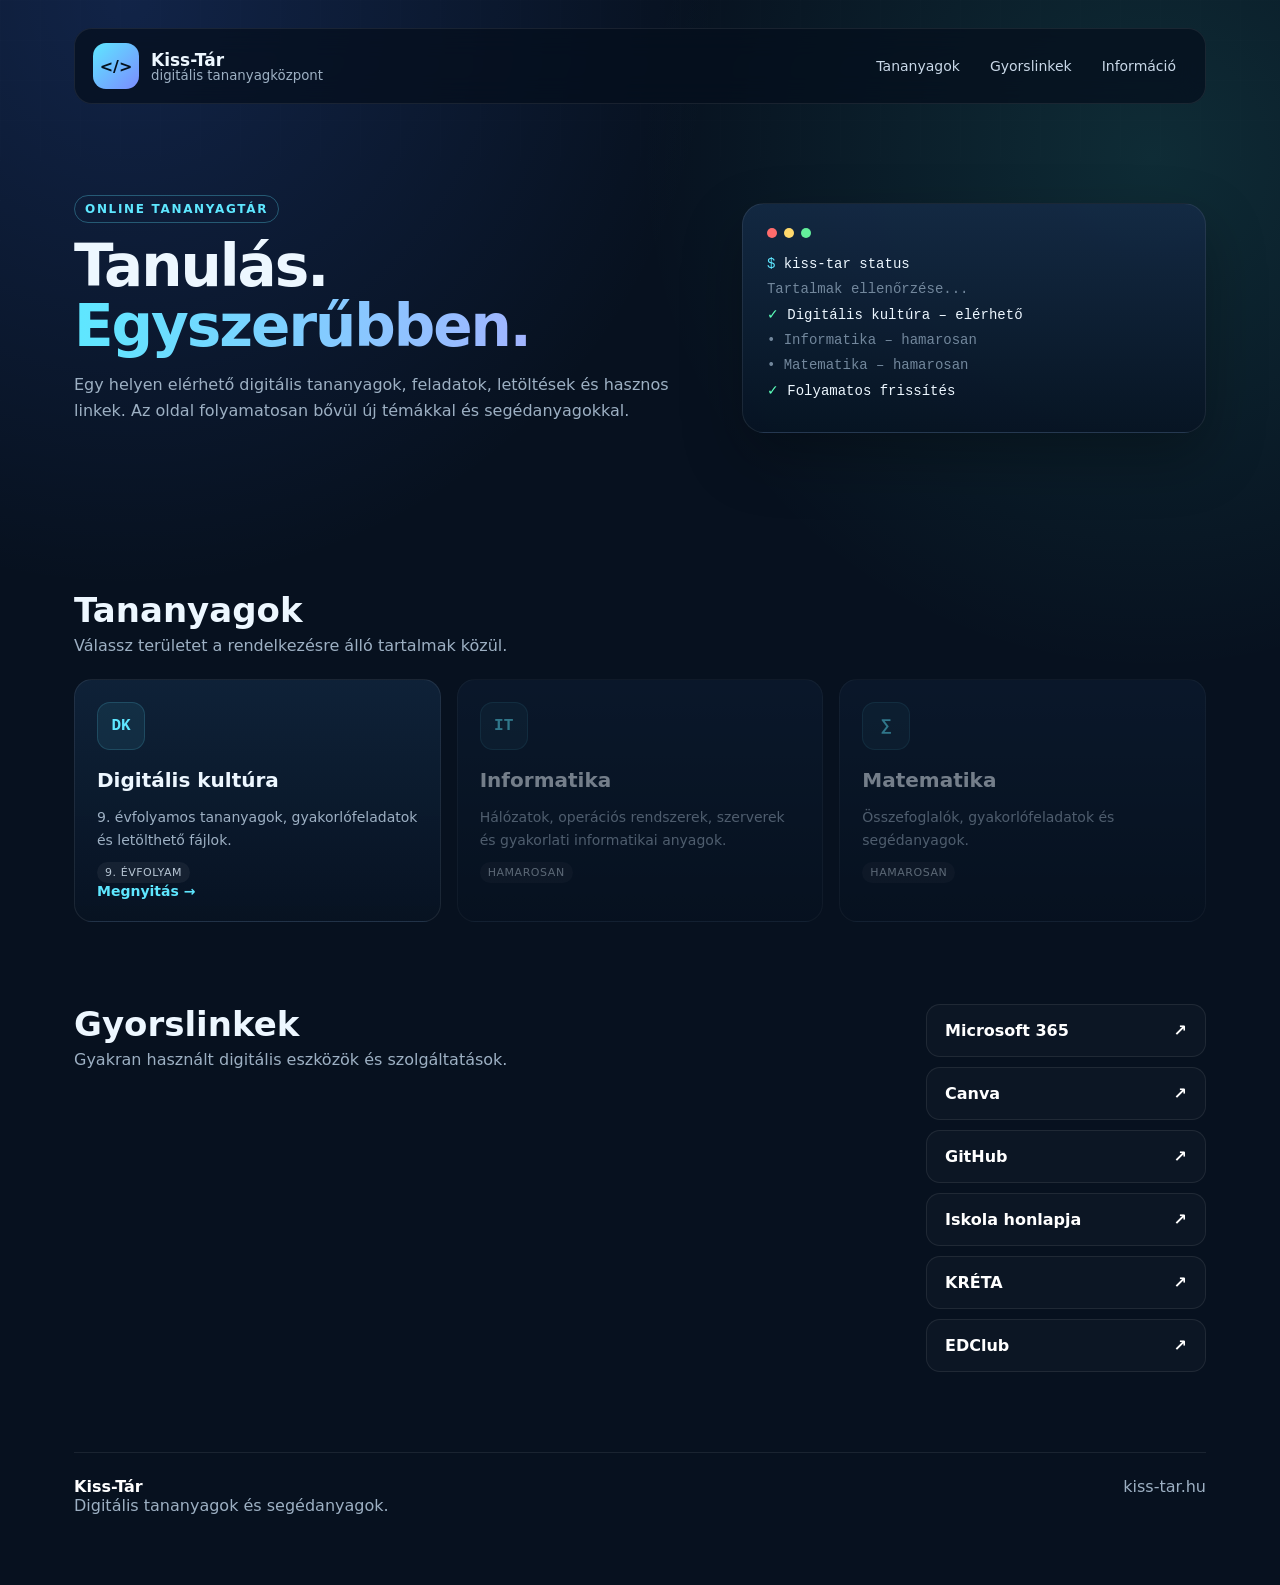
==== index.html @ ffee9eb9 "v6 index.html" ====
<!DOCTYPE html>
<html lang="hu">
<head>
  <meta charset="UTF-8" />
  <meta name="viewport" content="width=device-width, initial-scale=1.0" />
  <meta name="description" content="Kiss-Tár – digitális tananyagok és segédanyagok." />
  <title>Kiss-Tár | Digitális tananyagok</title>
  <style>
    :root{
      --bg:#07111f; --panel:rgba(16,32,54,.86); --line:rgba(255,255,255,.08);
      --text:#edf7ff; --muted:#9db0c3; --cyan:#5ee7ff; --blue:#7b8cff; --green:#5cffba;
    }
    *{box-sizing:border-box}
    html{scroll-behavior:smooth}
    body{
      margin:0;font-family:Inter,system-ui,-apple-system,"Segoe UI",sans-serif;color:var(--text);
      background:
        radial-gradient(circle at 10% 0%, rgba(64,120,255,.18), transparent 30%),
        radial-gradient(circle at 90% 10%, rgba(70,240,220,.12), transparent 28%),var(--bg);
      min-height:100vh;
    }
    body:before{
      content:"";position:fixed;inset:0;pointer-events:none;opacity:.18;
      background-image:linear-gradient(rgba(255,255,255,.05) 1px,transparent 1px),
                       linear-gradient(90deg,rgba(255,255,255,.05) 1px,transparent 1px);
      background-size:40px 40px;
      mask-image:linear-gradient(to bottom,black,transparent 90%);
    }
    .wrap{max-width:1180px;margin:0 auto;padding:28px 24px 70px}
    header{
      display:flex;align-items:center;justify-content:space-between;gap:20px;padding:14px 18px;
      border:1px solid var(--line);border-radius:18px;background:rgba(5,15,28,.72);
      backdrop-filter:blur(14px);position:sticky;top:14px;z-index:10;
    }
    .brand{display:flex;align-items:center;gap:12px}
    .logo{
      width:46px;height:46px;border-radius:13px;display:grid;place-items:center;font-weight:900;
      color:#04111d;background:linear-gradient(135deg,var(--cyan),var(--blue));
    }
    .brand strong{display:block;font-size:17px}
    .brand small{display:block;color:var(--muted);margin-top:-2px}
    nav{display:flex;gap:8px;flex-wrap:wrap}
    nav a{color:#c9d8e8;text-decoration:none;padding:9px 11px;border-radius:10px;font-size:14px}
    nav a:hover{background:rgba(255,255,255,.06);color:white}
    .hero{min-height:46vh;display:grid;grid-template-columns:1.15fr .85fr;gap:40px;align-items:center;padding:48px 0 34px}
    .eyebrow{
      display:inline-block;padding:6px 10px;border:1px solid rgba(94,231,255,.3);border-radius:999px;
      color:var(--cyan);font-size:12px;font-weight:800;letter-spacing:.14em;
    }
    h1{margin:14px 0 12px;font-size:clamp(34px,4.8vw,58px);line-height:1.02;letter-spacing:-.035em}
    h1 span{
      background:linear-gradient(90deg,var(--cyan),#a2b4ff);
      -webkit-background-clip:text;background-clip:text;color:transparent;
    }
    .lead{max-width:650px;color:var(--muted);font-size:16px;line-height:1.65}
    .hero-card{
      border:1px solid var(--line);border-radius:22px;
      background:linear-gradient(180deg,rgba(20,42,69,.9),rgba(7,20,35,.9));
      padding:24px;box-shadow:0 24px 60px rgba(0,0,0,.28);
    }
    .terminal{font-family:Consolas,monospace;font-size:14px}
    .terminal .bar{display:flex;gap:7px;margin-bottom:18px}
    .terminal .bar span{width:10px;height:10px;border-radius:50%;background:#536a84}
    .terminal .bar span:nth-child(1){background:#ff6c6c}
    .terminal .bar span:nth-child(2){background:#ffd96c}
    .terminal .bar span:nth-child(3){background:#63ef9b}
    .terminal p{margin:9px 0}
    .prompt{color:var(--cyan)} .ok{color:var(--green)} .muted{color:#72879c}
    .section{padding:72px 0 10px}
    .section-head{display:flex;align-items:end;justify-content:space-between;gap:20px;margin-bottom:24px}
    .section h2{font-size:34px;margin:0}
    .section p{color:var(--muted);margin:6px 0 0}
    .quick-section{display:grid;grid-template-columns:1fr auto;gap:40px;align-items:start}
    .quick-copy h2{font-size:34px;margin:0}
    .quick-copy p{color:var(--muted);margin:6px 0 0;max-width:520px}
    .grid{display:grid;grid-template-columns:repeat(3,1fr);gap:16px}
    .card{
      min-height:220px;display:flex;flex-direction:column;padding:22px;border:1px solid var(--line);
      border-radius:18px;background:linear-gradient(180deg,rgba(18,39,65,.75),rgba(8,20,35,.78));
      transition:.22s ease;color:inherit;text-decoration:none;
    }
    .card:hover{transform:translateY(-5px);border-color:rgba(94,231,255,.35);box-shadow:0 18px 40px rgba(0,0,0,.2)}
    .icon{
      width:48px;height:48px;border-radius:13px;display:grid;place-items:center;color:var(--cyan);
      background:rgba(94,231,255,.08);border:1px solid rgba(94,231,255,.16);
      font-family:Consolas,monospace;font-weight:900;margin-bottom:18px;
    }
    .card h3{margin:0 0 8px;font-size:20px}
    .card p{font-size:14px;line-height:1.65}
    .card .go{margin-top:auto;color:var(--cyan);font-weight:800;font-size:14px}
    .card.disabled{opacity:.48;cursor:not-allowed}
    .card.disabled:hover{transform:none;border-color:var(--line);box-shadow:none}
    .tag{
      display:inline-block;width:max-content;margin-top:10px;padding:4px 8px;border-radius:999px;
      background:rgba(255,255,255,.05);color:#b9c7d5;font-size:11px;letter-spacing:.05em;text-transform:uppercase;
    }
    .quick{margin-top:0;display:grid;grid-template-columns:1fr;gap:10px;min-width:280px;max-width:360px;margin-left:auto}
    .quick a{
      display:flex;justify-content:space-between;gap:12px;padding:16px 18px;border:1px solid var(--line);
      border-radius:14px;background:rgba(255,255,255,.025);color:white;text-decoration:none;font-weight:700;
    }
    .quick a:hover{border-color:rgba(94,231,255,.35)}
    footer{
      margin-top:70px;padding-top:24px;border-top:1px solid var(--line);color:var(--muted);
      display:flex;justify-content:space-between;gap:20px;flex-wrap:wrap;
    }
    footer strong{color:white}
    @media(max-width:900px){
      .hero{grid-template-columns:1fr;padding-top:42px}
      .grid{grid-template-columns:repeat(2,1fr)}
      .quick-section{grid-template-columns:1fr}
      .quick{max-width:none;margin-left:0}
    }
    @media(max-width:620px){
      header{align-items:flex-start;flex-direction:column}
      nav{width:100%}
      h1{font-size:50px}
      .grid{grid-template-columns:1fr}
      .wrap{padding-left:16px;padding-right:16px}
    }
  </style>
</head>
<body>
  <div class="wrap">
    <header>
      <div class="brand">
        <div class="logo">&lt;/&gt;</div>
        <div>
          <strong>Kiss-Tár</strong>
          <small>digitális tananyagközpont</small>
        </div>
      </div>
      <nav>
        <a href="#tananyagok">Tananyagok</a>
        <a href="#gyorslinkek">Gyorslinkek</a>
        <a href="#kapcsolat">Információ</a>
      </nav>
    </header>

    <section class="hero">
      <div>
        <div class="eyebrow">ONLINE TANANYAGTÁR</div>
        <h1>Tanulás.<br><span>Egyszerűbben.</span></h1>
        <p class="lead">
          Egy helyen elérhető digitális tananyagok, feladatok, letöltések és hasznos linkek.
          Az oldal folyamatosan bővül új témákkal és segédanyagokkal.
        </p>
      </div>

      <div class="hero-card">
        <div class="terminal">
          <div class="bar"><span></span><span></span><span></span></div>
          <p><span class="prompt">$</span> kiss-tar status</p>
          <p class="muted">Tartalmak ellenőrzése...</p>
          <p><span class="ok">✓</span> Digitális kultúra – elérhető</p>
          <p class="muted">• Informatika – hamarosan</p>
          <p class="muted">• Matematika – hamarosan</p>
          <p><span class="ok">✓</span> Folyamatos frissítés</p>
        </div>
      </div>
    </section>

    <section class="section" id="tananyagok">
      <div class="section-head">
        <div>
          <h2>Tananyagok</h2>
          <p>Válassz területet a rendelkezésre álló tartalmak közül.</p>
        </div>
      </div>

      <div class="grid">
        <a class="card" href="digitalis-kultura/">
          <div class="icon">DK</div>
          <h3>Digitális kultúra</h3>
          <p>9. évfolyamos tananyagok, gyakorlófeladatok és letölthető fájlok.</p>
          <span class="tag">9. évfolyam</span>
          <span class="go">Megnyitás →</span>
        </a>

        <div class="card disabled">
          <div class="icon">IT</div>
          <h3>Informatika</h3>
          <p>Hálózatok, operációs rendszerek, szerverek és gyakorlati informatikai anyagok.</p>
          <span class="tag">Hamarosan</span>
        </div>

        <div class="card disabled">
          <div class="icon">∑</div>
          <h3>Matematika</h3>
          <p>Összefoglalók, gyakorlófeladatok és segédanyagok.</p>
          <span class="tag">Hamarosan</span>
        </div>
      </div>
    </section>

    <section class="section" id="gyorslinkek">
      <div class="quick-section">
        <div class="quick-copy">
          <h2>Gyorslinkek</h2>
          <p>Gyakran használt digitális eszközök és szolgáltatások.</p>
        </div>

        <div class="quick">
        <a href="https://www.office.com/" target="_blank" rel="noopener">Microsoft 365 <span>↗</span></a>
        <a href="https://www.canva.com/" target="_blank" rel="noopener">Canva <span>↗</span></a>
        <a href="https://github.com/" target="_blank" rel="noopener">GitHub <span>↗</span></a>
        <a href="https://kv-rakoczi.www.intezmeny.edir.hu/" target="_blank" rel="noopener">Iskola honlapja <span>↗</span></a>
        <a href="https://kvszc-rakoczy.e-kreta.hu/" target="_blank" rel="noopener">KRÉTA <span>↗</span></a>
        <a href="https://kvszc.edclub.com/" target="_blank" rel="noopener">EDClub <span>↗</span></a>
        </div>
      </div>
    </section>

    <footer id="kapcsolat">
      <div>
        <strong>Kiss-Tár</strong><br>
        Digitális tananyagok és segédanyagok.
      </div>
      <div>kiss-tar.hu</div>
    </footer>
  </div>
</body>
</html>
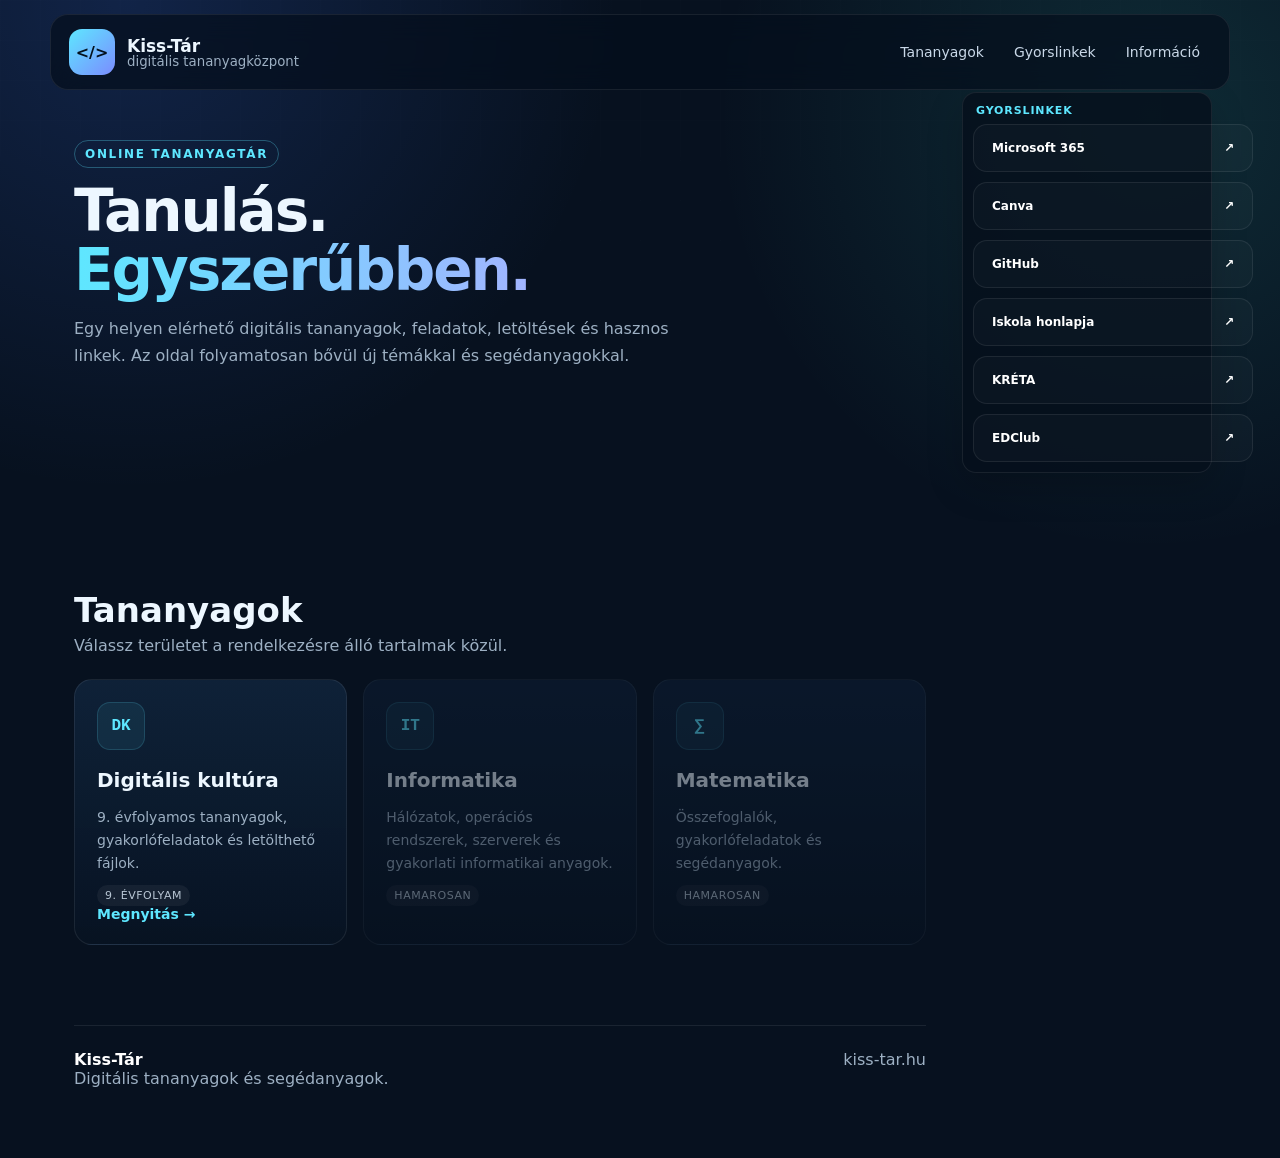
==== commit 95b49243: "v7 index.html" ====
--- a/index.html
+++ b/index.html
@@ -26,11 +26,11 @@
       background-size:40px 40px;
       mask-image:linear-gradient(to bottom,black,transparent 90%);
     }
-    .wrap{max-width:1180px;margin:0 auto;padding:28px 24px 70px}
+    .wrap{max-width:1180px;margin:0 auto;padding:104px 24px 70px}
     header{
       display:flex;align-items:center;justify-content:space-between;gap:20px;padding:14px 18px;
       border:1px solid var(--line);border-radius:18px;background:rgba(5,15,28,.72);
-      backdrop-filter:blur(14px);position:sticky;top:14px;z-index:10;
+      backdrop-filter:blur(14px);position:fixed;top:14px;left:50%;transform:translateX(-50%);width:calc(100% - 48px);max-width:1180px;z-index:100;
     }
     .brand{display:flex;align-items:center;gap:12px}
     .logo{
@@ -42,7 +42,7 @@
     nav{display:flex;gap:8px;flex-wrap:wrap}
     nav a{color:#c9d8e8;text-decoration:none;padding:9px 11px;border-radius:10px;font-size:14px}
     nav a:hover{background:rgba(255,255,255,.06);color:white}
-    .hero{min-height:46vh;display:grid;grid-template-columns:1.15fr .85fr;gap:40px;align-items:center;padding:48px 0 34px}
+    .hero{min-height:46vh;display:block;padding:36px 0 34px}
     .eyebrow{
       display:inline-block;padding:6px 10px;border:1px solid rgba(94,231,255,.3);border-radius:999px;
       color:var(--cyan);font-size:12px;font-weight:800;letter-spacing:.14em;
@@ -53,7 +53,26 @@
       -webkit-background-clip:text;background-clip:text;color:transparent;
     }
     .lead{max-width:650px;color:var(--muted);font-size:16px;line-height:1.65}
-    .hero-card{
+        .hero-side{display:flex;flex-direction:column;gap:10px;align-self:start;position:fixed;top:92px;right:max(18px, calc((100vw - 1180px)/2 + 18px));width:250px;z-index:90}
+    .hero, .section, footer{margin-right:280px}
+    .quick-card{
+      border:1px solid var(--line);
+      border-radius:14px;
+      background:rgba(5,15,28,.82);
+      padding:10px;
+      box-shadow:0 14px 36px rgba(0,0,0,.18)
+    }
+    .quick-card-title{
+      font-size:11px;
+      font-weight:900;
+      letter-spacing:.08em;
+      text-transform:uppercase;
+      color:var(--cyan);
+      margin:1px 3px 7px
+    }
+    .top-links{margin:0;max-width:none;min-width:0}
+    .top-links a{padding:8px 10px;font-size:12px;border-radius:10px}
+.hero-card{
       border:1px solid var(--line);border-radius:22px;
       background:linear-gradient(180deg,rgba(20,42,69,.9),rgba(7,20,35,.9));
       padding:24px;box-shadow:0 24px 60px rgba(0,0,0,.28);
@@ -70,9 +89,6 @@
     .section-head{display:flex;align-items:end;justify-content:space-between;gap:20px;margin-bottom:24px}
     .section h2{font-size:34px;margin:0}
     .section p{color:var(--muted);margin:6px 0 0}
-    .quick-section{display:grid;grid-template-columns:1fr auto;gap:40px;align-items:start}
-    .quick-copy h2{font-size:34px;margin:0}
-    .quick-copy p{color:var(--muted);margin:6px 0 0;max-width:520px}
     .grid{display:grid;grid-template-columns:repeat(3,1fr);gap:16px}
     .card{
       min-height:220px;display:flex;flex-direction:column;padding:22px;border:1px solid var(--line);
@@ -106,9 +122,12 @@
     }
     footer strong{color:white}
     @media(max-width:900px){
-      .hero{grid-template-columns:1fr;padding-top:42px}
+      header{position:sticky;top:8px;left:auto;transform:none;width:auto;max-width:none}
+      .wrap{padding-top:28px}
+      .hero-side{position:static;width:auto}
+      .hero, .section, footer{margin-right:0}
+      .hero{grid-template-columns:1fr;padding-top:30px}
       .grid{grid-template-columns:repeat(2,1fr)}
-      .quick-section{grid-template-columns:1fr}
       .quick{max-width:none;margin-left:0}
     }
     @media(max-width:620px){
@@ -147,16 +166,20 @@
         </p>
       </div>
 
-      <div class="hero-card">
-        <div class="terminal">
-          <div class="bar"><span></span><span></span><span></span></div>
-          <p><span class="prompt">$</span> kiss-tar status</p>
-          <p class="muted">Tartalmak ellenőrzése...</p>
-          <p><span class="ok">✓</span> Digitális kultúra – elérhető</p>
-          <p class="muted">• Informatika – hamarosan</p>
-          <p class="muted">• Matematika – hamarosan</p>
-          <p><span class="ok">✓</span> Folyamatos frissítés</p>
-        </div>
+      <div class="hero-side">
+        <div class="quick-card">
+          <div class="quick-card-title">Gyorslinkek</div>
+          <div class="quick top-links">
+            <a href="https://www.office.com/" target="_blank" rel="noopener">Microsoft 365 <span>↗</span></a>
+            <a href="https://www.canva.com/" target="_blank" rel="noopener">Canva <span>↗</span></a>
+            <a href="https://github.com/" target="_blank" rel="noopener">GitHub <span>↗</span></a>
+            <a href="https://kv-rakoczi.www.intezmeny.edir.hu/" target="_blank" rel="noopener">Iskola honlapja <span>↗</span></a>
+            <a href="https://kvszc-rakoczy.e-kreta.hu/" target="_blank" rel="noopener">KRÉTA <span>↗</span></a>
+            <a href="https://kvszc.edclub.com/" target="_blank" rel="noopener">EDClub <span>↗</span></a>
+          </div>
+        </div>
+
+
       </div>
     </section>
 
@@ -193,24 +216,6 @@
       </div>
     </section>
 
-    <section class="section" id="gyorslinkek">
-      <div class="quick-section">
-        <div class="quick-copy">
-          <h2>Gyorslinkek</h2>
-          <p>Gyakran használt digitális eszközök és szolgáltatások.</p>
-        </div>
-
-        <div class="quick">
-        <a href="https://www.office.com/" target="_blank" rel="noopener">Microsoft 365 <span>↗</span></a>
-        <a href="https://www.canva.com/" target="_blank" rel="noopener">Canva <span>↗</span></a>
-        <a href="https://github.com/" target="_blank" rel="noopener">GitHub <span>↗</span></a>
-        <a href="https://kv-rakoczi.www.intezmeny.edir.hu/" target="_blank" rel="noopener">Iskola honlapja <span>↗</span></a>
-        <a href="https://kvszc-rakoczy.e-kreta.hu/" target="_blank" rel="noopener">KRÉTA <span>↗</span></a>
-        <a href="https://kvszc.edclub.com/" target="_blank" rel="noopener">EDClub <span>↗</span></a>
-        </div>
-      </div>
-    </section>
-
     <footer id="kapcsolat">
       <div>
         <strong>Kiss-Tár</strong><br>
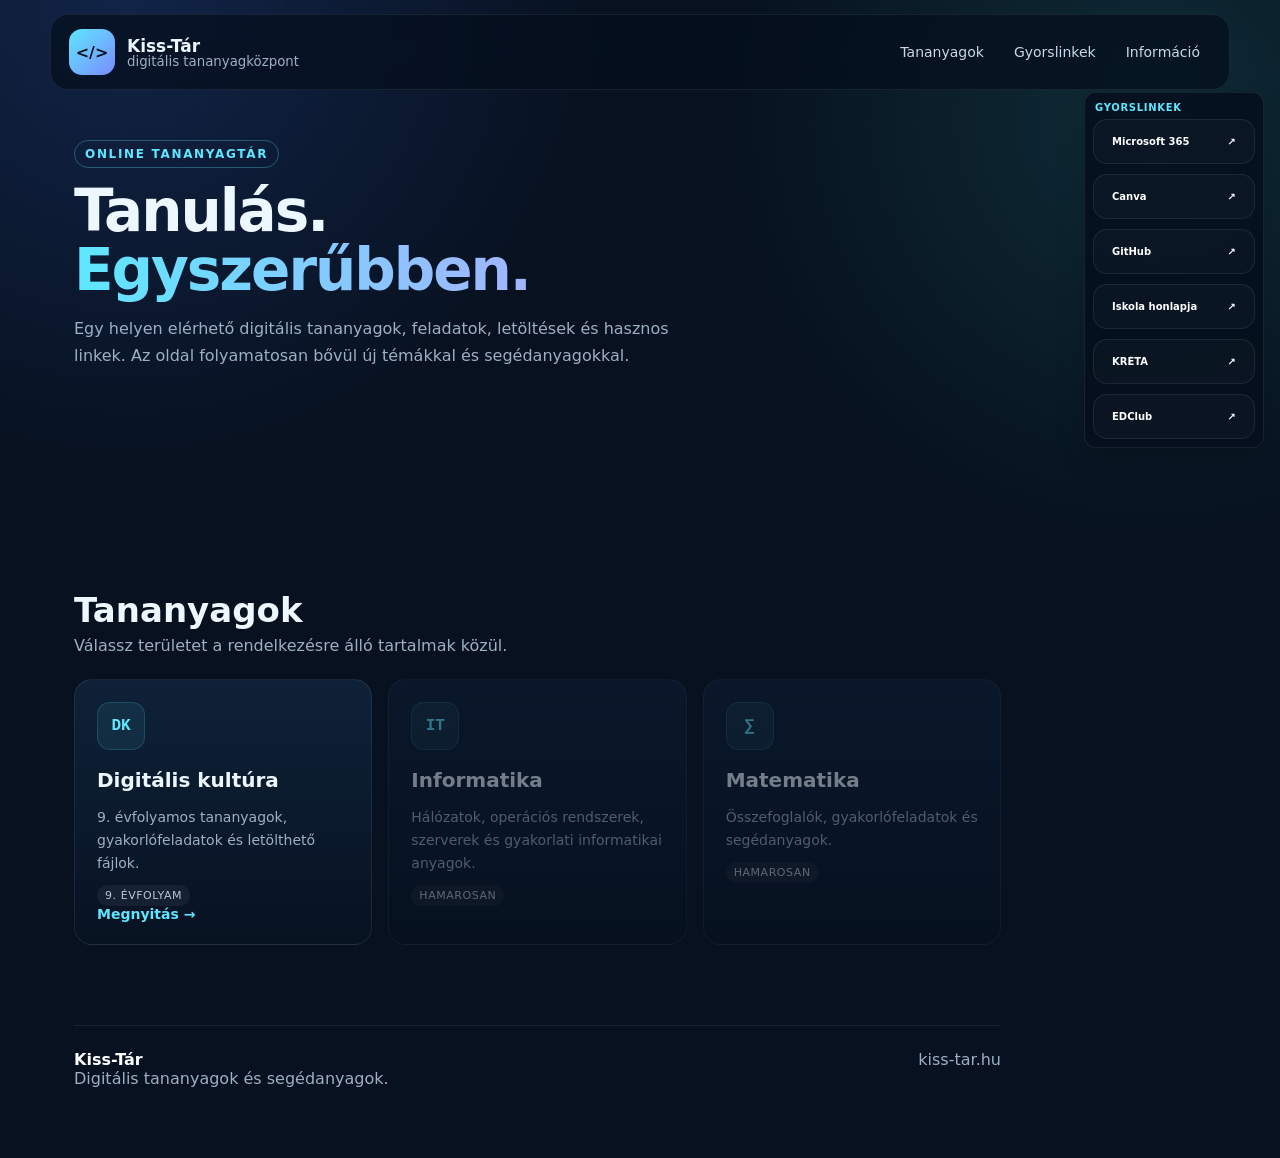
==== commit b35ed2b5: "v8 index.html" ====
--- a/index.html
+++ b/index.html
@@ -53,25 +53,12 @@
       -webkit-background-clip:text;background-clip:text;color:transparent;
     }
     .lead{max-width:650px;color:var(--muted);font-size:16px;line-height:1.65}
-        .hero-side{display:flex;flex-direction:column;gap:10px;align-self:start;position:fixed;top:92px;right:max(18px, calc((100vw - 1180px)/2 + 18px));width:250px;z-index:90}
-    .hero, .section, footer{margin-right:280px}
-    .quick-card{
-      border:1px solid var(--line);
-      border-radius:14px;
-      background:rgba(5,15,28,.82);
-      padding:10px;
-      box-shadow:0 14px 36px rgba(0,0,0,.18)
-    }
-    .quick-card-title{
-      font-size:11px;
-      font-weight:900;
-      letter-spacing:.08em;
-      text-transform:uppercase;
-      color:var(--cyan);
-      margin:1px 3px 7px
-    }
+        .hero-side{display:flex;flex-direction:column;gap:8px;align-self:start;position:fixed;top:92px;right:16px;width:180px;max-width:calc(100vw - 32px);z-index:90}
+    .hero, .section, footer{margin-right:205px}
+    .quick-card{border:1px solid var(--line);border-radius:12px;background:rgba(5,15,28,.86);padding:8px;box-shadow:0 12px 30px rgba(0,0,0,.18);width:100%;max-width:100%;overflow:hidden;box-sizing:border-box}
+    .quick-card-title{font-size:10px;font-weight:900;letter-spacing:.07em;text-transform:uppercase;color:var(--cyan);margin:1px 2px 6px}
     .top-links{margin:0;max-width:none;min-width:0}
-    .top-links a{padding:8px 10px;font-size:12px;border-radius:10px}
+    .top-links a{width:100%;max-width:100%;padding:6px 7px;font-size:10px;border-radius:8px;min-width:0;overflow:hidden;box-sizing:border-box}
 .hero-card{
       border:1px solid var(--line);border-radius:22px;
       background:linear-gradient(180deg,rgba(20,42,69,.9),rgba(7,20,35,.9));
@@ -110,17 +97,28 @@
       display:inline-block;width:max-content;margin-top:10px;padding:4px 8px;border-radius:999px;
       background:rgba(255,255,255,.05);color:#b9c7d5;font-size:11px;letter-spacing:.05em;text-transform:uppercase;
     }
-    .quick{margin-top:0;display:grid;grid-template-columns:1fr;gap:10px;min-width:280px;max-width:360px;margin-left:auto}
+    .quick{margin-top:0;display:grid;grid-template-columns:1fr;gap:10px;min-width:0;max-width:100%;margin-left:auto}
     .quick a{
-      display:flex;justify-content:space-between;gap:12px;padding:16px 18px;border:1px solid var(--line);
+      display:flex;justify-content:space-between;align-items:center;gap:8px;padding:16px 18px;border:1px solid var(--line);min-width:0;max-width:100%;overflow:hidden;box-sizing:border-box;
       border-radius:14px;background:rgba(255,255,255,.025);color:white;text-decoration:none;font-weight:700;
     }
     .quick a:hover{border-color:rgba(94,231,255,.35)}
+    .quick a span:first-child{min-width:0;overflow:hidden;text-overflow:ellipsis;white-space:nowrap}
+    .quick a span:last-child{flex:0 0 auto}
     footer{
       margin-top:70px;padding-top:24px;border-top:1px solid var(--line);color:var(--muted);
       display:flex;justify-content:space-between;gap:20px;flex-wrap:wrap;
     }
     footer strong{color:white}
+    
+    @media(max-width:1050px){
+      header{position:sticky;top:8px;left:auto;transform:none;width:auto;max-width:none}
+      .wrap{padding-top:28px}
+      .hero-side{position:static;width:auto;max-width:none;margin:0 0 18px}
+      .hero, .section, footer{margin-right:0}
+      .quick-card{max-width:420px}
+    }
+
     @media(max-width:900px){
       header{position:sticky;top:8px;left:auto;transform:none;width:auto;max-width:none}
       .wrap{padding-top:28px}
@@ -170,12 +168,12 @@
         <div class="quick-card">
           <div class="quick-card-title">Gyorslinkek</div>
           <div class="quick top-links">
-            <a href="https://www.office.com/" target="_blank" rel="noopener">Microsoft 365 <span>↗</span></a>
-            <a href="https://www.canva.com/" target="_blank" rel="noopener">Canva <span>↗</span></a>
-            <a href="https://github.com/" target="_blank" rel="noopener">GitHub <span>↗</span></a>
-            <a href="https://kv-rakoczi.www.intezmeny.edir.hu/" target="_blank" rel="noopener">Iskola honlapja <span>↗</span></a>
-            <a href="https://kvszc-rakoczy.e-kreta.hu/" target="_blank" rel="noopener">KRÉTA <span>↗</span></a>
-            <a href="https://kvszc.edclub.com/" target="_blank" rel="noopener">EDClub <span>↗</span></a>
+            <a href="https://www.office.com/" target="_blank" rel="noopener"><span>Microsoft 365</span><span>↗</span></a>
+            <a href="https://www.canva.com/" target="_blank" rel="noopener"><span>Canva</span><span>↗</span></a>
+            <a href="https://github.com/" target="_blank" rel="noopener"><span>GitHub</span><span>↗</span></a>
+            <a href="https://kv-rakoczi.www.intezmeny.edir.hu/" target="_blank" rel="noopener"><span>Iskola honlapja</span><span>↗</span></a>
+            <a href="https://kvszc-rakoczy.e-kreta.hu/" target="_blank" rel="noopener"><span>KRÉTA</span><span>↗</span></a>
+            <a href="https://kvszc.edclub.com/" target="_blank" rel="noopener"><span>EDClub</span><span>↗</span></a>
           </div>
         </div>
 
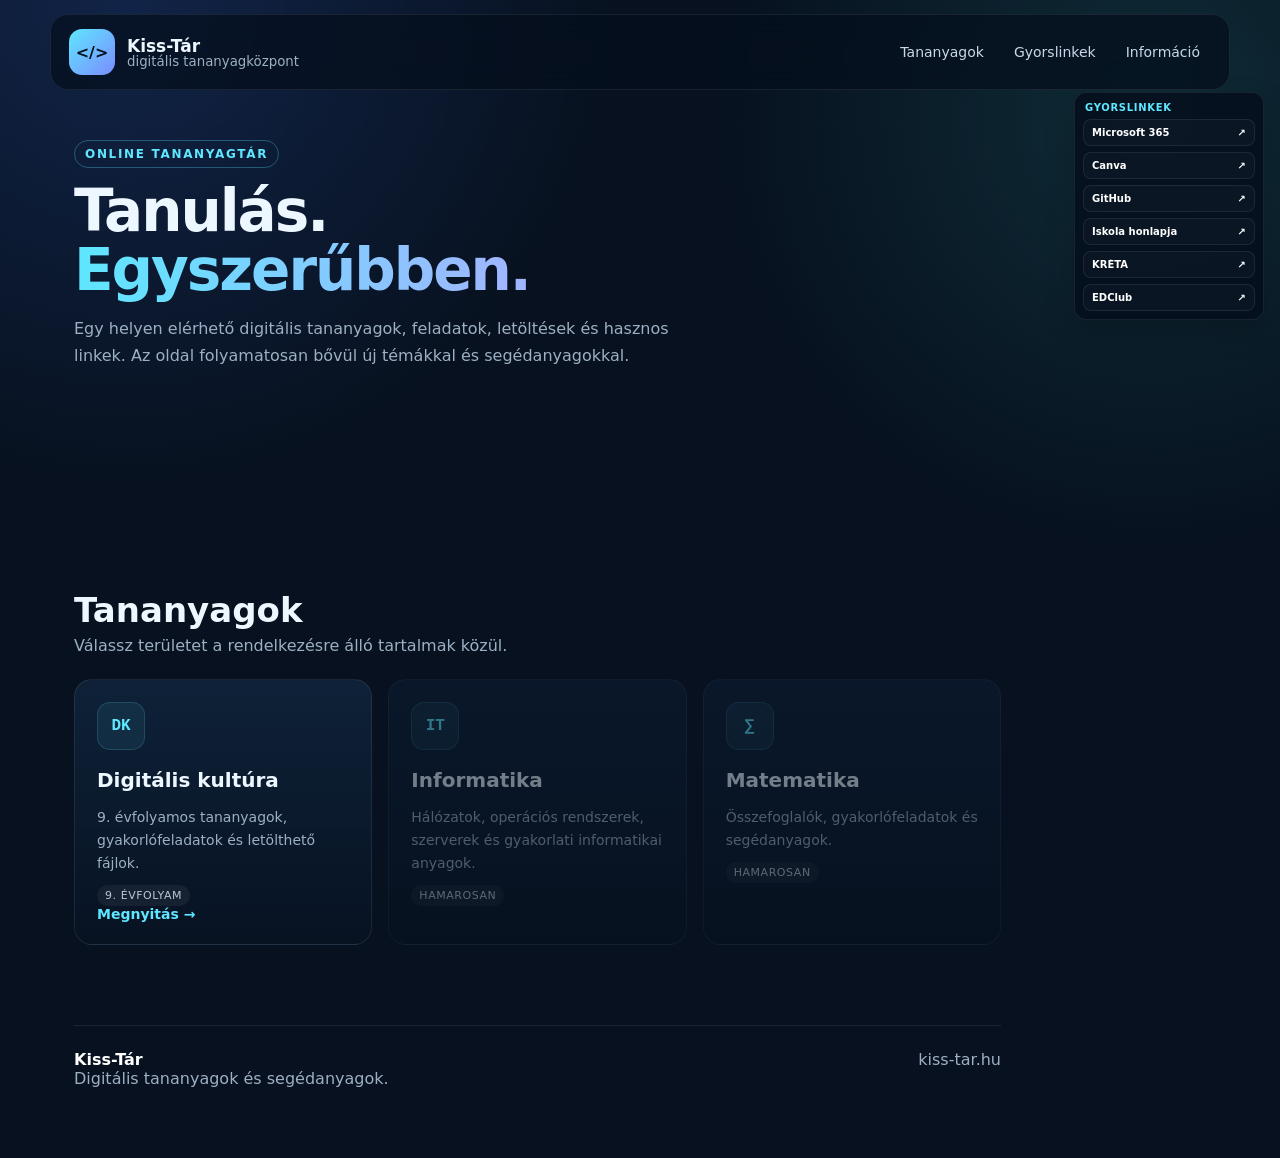
==== commit 9eca9dde: "v9 index.html" ====
--- a/index.html
+++ b/index.html
@@ -135,7 +135,59 @@
       .grid{grid-template-columns:1fr}
       .wrap{padding-left:16px;padding-right:16px}
     }
-  </style>
+  
+    /* Gyorslinkek: a gombok mindig a fekete kereten BELÜL maradnak */
+    .hero-side{
+      width:190px;
+      right:16px;
+    }
+    .quick-card{
+      width:190px;
+      max-width:190px;
+      padding:8px;
+      overflow:hidden;
+      box-sizing:border-box;
+    }
+    .quick-card .top-links{
+      width:100%;
+      max-width:100%;
+      min-width:0;
+      margin:0;
+      display:flex;
+      flex-direction:column;
+      gap:6px;
+    }
+    .quick-card .top-links a{
+      width:100%;
+      max-width:100%;
+      min-width:0;
+      margin:0;
+      padding:7px 8px;
+      box-sizing:border-box;
+      border-radius:8px;
+      font-size:10px;
+      overflow:hidden;
+    }
+    .quick-card .top-links a span:first-child{
+      min-width:0;
+      overflow:hidden;
+      text-overflow:ellipsis;
+      white-space:nowrap;
+    }
+    .quick-card .top-links a span:last-child{
+      flex:0 0 auto;
+      margin-left:6px;
+    }
+
+    @media(max-width:1050px){
+      .hero-side,
+      .quick-card{
+        width:auto;
+        max-width:420px;
+      }
+    }
+
+</style>
 </head>
 <body>
   <div class="wrap">
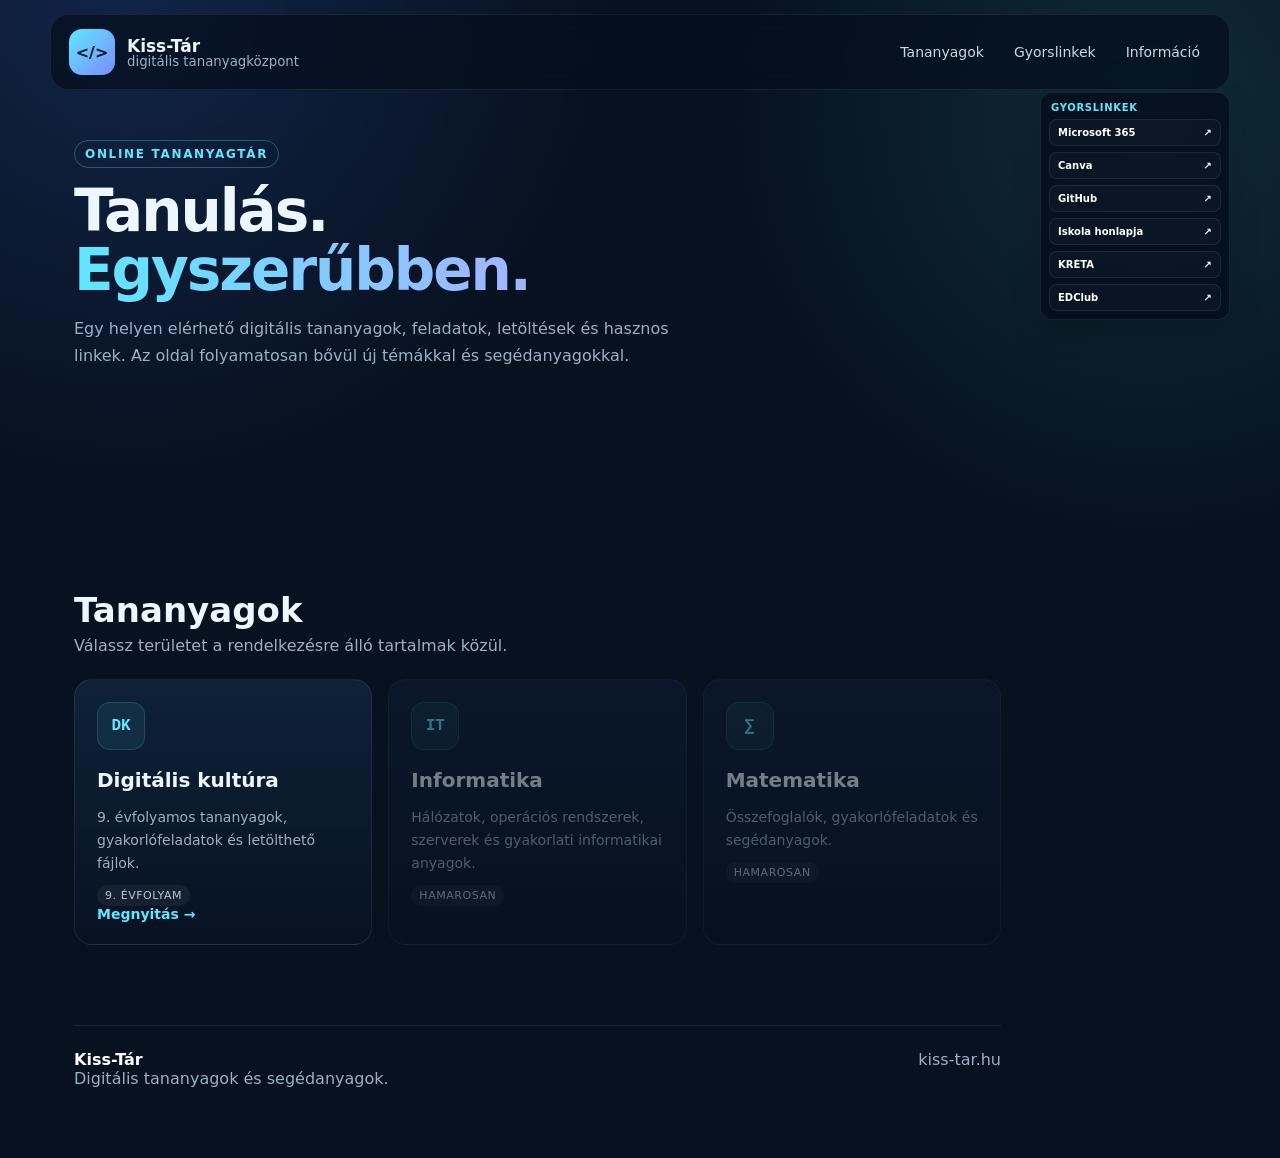
==== commit 38124906: "v10 index.html" ====
--- a/index.html
+++ b/index.html
@@ -53,7 +53,7 @@
       -webkit-background-clip:text;background-clip:text;color:transparent;
     }
     .lead{max-width:650px;color:var(--muted);font-size:16px;line-height:1.65}
-        .hero-side{display:flex;flex-direction:column;gap:8px;align-self:start;position:fixed;top:92px;right:16px;width:180px;max-width:calc(100vw - 32px);z-index:90}
+        .hero-side{display:flex;flex-direction:column;gap:8px;align-self:start;position:fixed;top:92px;right:max(24px, calc((100vw - 1180px)/2));width:190px;max-width:calc(100vw - 48px);z-index:90}
     .hero, .section, footer{margin-right:205px}
     .quick-card{border:1px solid var(--line);border-radius:12px;background:rgba(5,15,28,.86);padding:8px;box-shadow:0 12px 30px rgba(0,0,0,.18);width:100%;max-width:100%;overflow:hidden;box-sizing:border-box}
     .quick-card-title{font-size:10px;font-weight:900;letter-spacing:.07em;text-transform:uppercase;color:var(--cyan);margin:1px 2px 6px}
@@ -139,7 +139,7 @@
     /* Gyorslinkek: a gombok mindig a fekete kereten BELÜL maradnak */
     .hero-side{
       width:190px;
-      right:16px;
+      right:max(24px, calc((100vw - 1180px)/2));
     }
     .quick-card{
       width:190px;
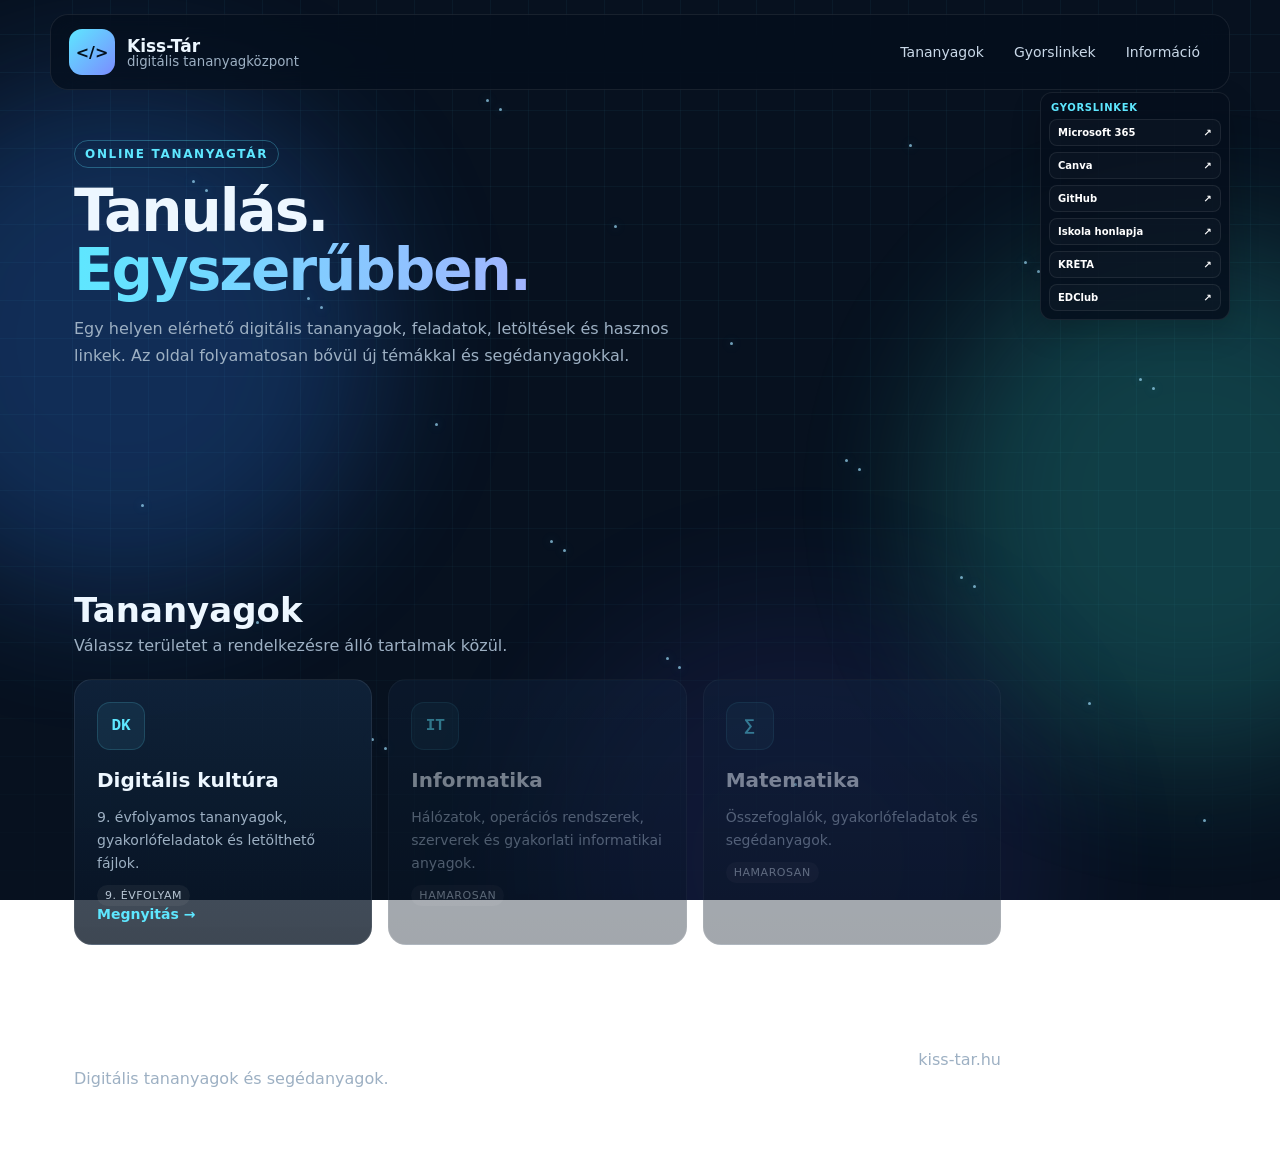
==== commit 5d1b2dc5: "v11 index.html" ====
--- a/index.html
+++ b/index.html
@@ -14,19 +14,10 @@
     html{scroll-behavior:smooth}
     body{
       margin:0;font-family:Inter,system-ui,-apple-system,"Segoe UI",sans-serif;color:var(--text);
-      background:
-        radial-gradient(circle at 10% 0%, rgba(64,120,255,.18), transparent 30%),
-        radial-gradient(circle at 90% 10%, rgba(70,240,220,.12), transparent 28%),var(--bg);
+      background:transparent;
       min-height:100vh;
     }
-    body:before{
-      content:"";position:fixed;inset:0;pointer-events:none;opacity:.18;
-      background-image:linear-gradient(rgba(255,255,255,.05) 1px,transparent 1px),
-                       linear-gradient(90deg,rgba(255,255,255,.05) 1px,transparent 1px);
-      background-size:40px 40px;
-      mask-image:linear-gradient(to bottom,black,transparent 90%);
-    }
-    .wrap{max-width:1180px;margin:0 auto;padding:104px 24px 70px}
+    .wrap{position:relative;z-index:1;max-width:1180px;margin:0 auto;padding:104px 24px 70px}
     header{
       display:flex;align-items:center;justify-content:space-between;gap:20px;padding:14px 18px;
       border:1px solid var(--line);border-radius:18px;background:rgba(5,15,28,.72);
@@ -187,9 +178,121 @@
       }
     }
 
+
+    /* Finom, interaktív háttér */
+    .animated-bg{
+      position:fixed;
+      inset:0;
+      z-index:0;
+      overflow:hidden;
+      pointer-events:none;
+      background:#07111f;
+    }
+
+    .bg-grid-move{
+      position:absolute;
+      inset:-80px;
+      opacity:.42;
+      background-image:
+        linear-gradient(rgba(94,231,255,.11) 1px, transparent 1px),
+        linear-gradient(90deg, rgba(94,231,255,.11) 1px, transparent 1px);
+      background-size:38px 38px;
+      animation:gridDrift 24s linear infinite;
+      mask-image:linear-gradient(to bottom, black 0%, rgba(0,0,0,.85) 55%, transparent 100%);
+    }
+
+    .bg-glow{
+      position:absolute;
+      width:520px;
+      height:520px;
+      border-radius:50%;
+      filter:blur(72px);
+      opacity:.32;
+      will-change:transform;
+    }
+
+    .glow-1{
+      left:-140px;
+      top:80px;
+      background:rgba(50,135,255,.78);
+      animation:glowFloat1 20s ease-in-out infinite alternate;
+    }
+
+    .glow-2{
+      right:-170px;
+      top:240px;
+      background:rgba(55,235,220,.66);
+      animation:glowFloat2 24s ease-in-out infinite alternate;
+    }
+
+    .bg-particles{
+      position:absolute;
+      inset:0;
+    }
+
+    .bg-particle{
+      position:absolute;
+      width:3px;
+      height:3px;
+      border-radius:50%;
+      background:rgba(160,225,255,.68);
+      box-shadow:0 0 10px rgba(100,210,255,.34);
+      animation:particleFloat var(--dur) ease-in-out infinite alternate;
+      animation-delay:var(--delay);
+    }
+
+    @keyframes gridDrift{
+      from{transform:translate3d(0,0,0)}
+      to{transform:translate3d(42px,42px,0)}
+    }
+
+    @keyframes glowFloat1{
+      from{transform:translate3d(0,0,0) scale(1)}
+      to{transform:translate3d(150px,80px,0) scale(1.12)}
+    }
+
+    @keyframes glowFloat2{
+      from{transform:translate3d(0,0,0) scale(1)}
+      to{transform:translate3d(-130px,-90px,0) scale(1.08)}
+    }
+
+    
+    .glow-3{
+      left:42%;
+      bottom:-220px;
+      background:rgba(105,95,255,.48);
+      opacity:.20;
+      animation:glowFloat3 28s ease-in-out infinite alternate;
+    }
+
+    @keyframes glowFloat3{
+      from{transform:translate3d(-40px,0,0) scale(.95)}
+      to{transform:translate3d(70px,-90px,0) scale(1.10)}
+    }
+
+    @keyframes particleFloat{
+      from{transform:translate3d(0,0,0);opacity:.18}
+      to{transform:translate3d(var(--dx),var(--dy),0);opacity:.48}
+    }
+
+    @media (prefers-reduced-motion: reduce){
+      .bg-grid-move,
+      .bg-glow,
+      .bg-particle{
+        animation:none !important;
+      }
+    }
+
 </style>
 </head>
 <body>
+  <div class="animated-bg" aria-hidden="true">
+    <div class="bg-grid-move"></div>
+    <div class="bg-glow glow-1"></div>
+    <div class="bg-glow glow-2"></div>
+    <div class="bg-glow glow-3"></div>
+    <div class="bg-particles" id="bgParticles"></div>
+  </div>
   <div class="wrap">
     <header>
       <div class="brand">
@@ -274,5 +377,56 @@
       <div>kiss-tar.hu</div>
     </footer>
   </div>
+
+<script>
+(() => {
+  const layer = document.getElementById("bgParticles");
+  if (!layer) return;
+
+  const reduceMotion = window.matchMedia &&
+    window.matchMedia("(prefers-reduced-motion: reduce)").matches;
+
+  const count = reduceMotion ? 12 : 30;
+
+  for (let i = 0; i < count; i++) {
+    const p = document.createElement("span");
+    p.className = "bg-particle";
+
+    const left = (7 + (i * 37) % 88);
+    const top = (8 + (i * 53) % 84);
+    const dx = ((i % 2 ? 1 : -1) * (18 + (i * 11) % 42));
+    const dy = ((i % 3 ? -1 : 1) * (16 + (i * 7) % 36));
+    const dur = 8 + (i % 7) * 1.7;
+    const delay = -(i % 9) * 1.2;
+
+    p.style.left = left + "%";
+    p.style.top = top + "%";
+    p.style.setProperty("--dx", dx + "px");
+    p.style.setProperty("--dy", dy + "px");
+    p.style.setProperty("--dur", dur + "s");
+    p.style.setProperty("--delay", delay + "s");
+
+    layer.appendChild(p);
+  }
+
+  if (!reduceMotion && window.matchMedia("(pointer:fine)").matches) {
+    let targetX = 0, targetY = 0, x = 0, y = 0;
+
+    window.addEventListener("mousemove", (e) => {
+      targetX = (e.clientX / window.innerWidth - 0.5) * 16;
+      targetY = (e.clientY / window.innerHeight - 0.5) * 12;
+    }, { passive: true });
+
+    const tick = () => {
+      x += (targetX - x) * 0.04;
+      y += (targetY - y) * 0.04;
+      layer.style.transform = `translate3d(${x}px, ${y}px, 0)`;
+      requestAnimationFrame(tick);
+    };
+    requestAnimationFrame(tick);
+  }
+})();
+</script>
+
 </body>
 </html>
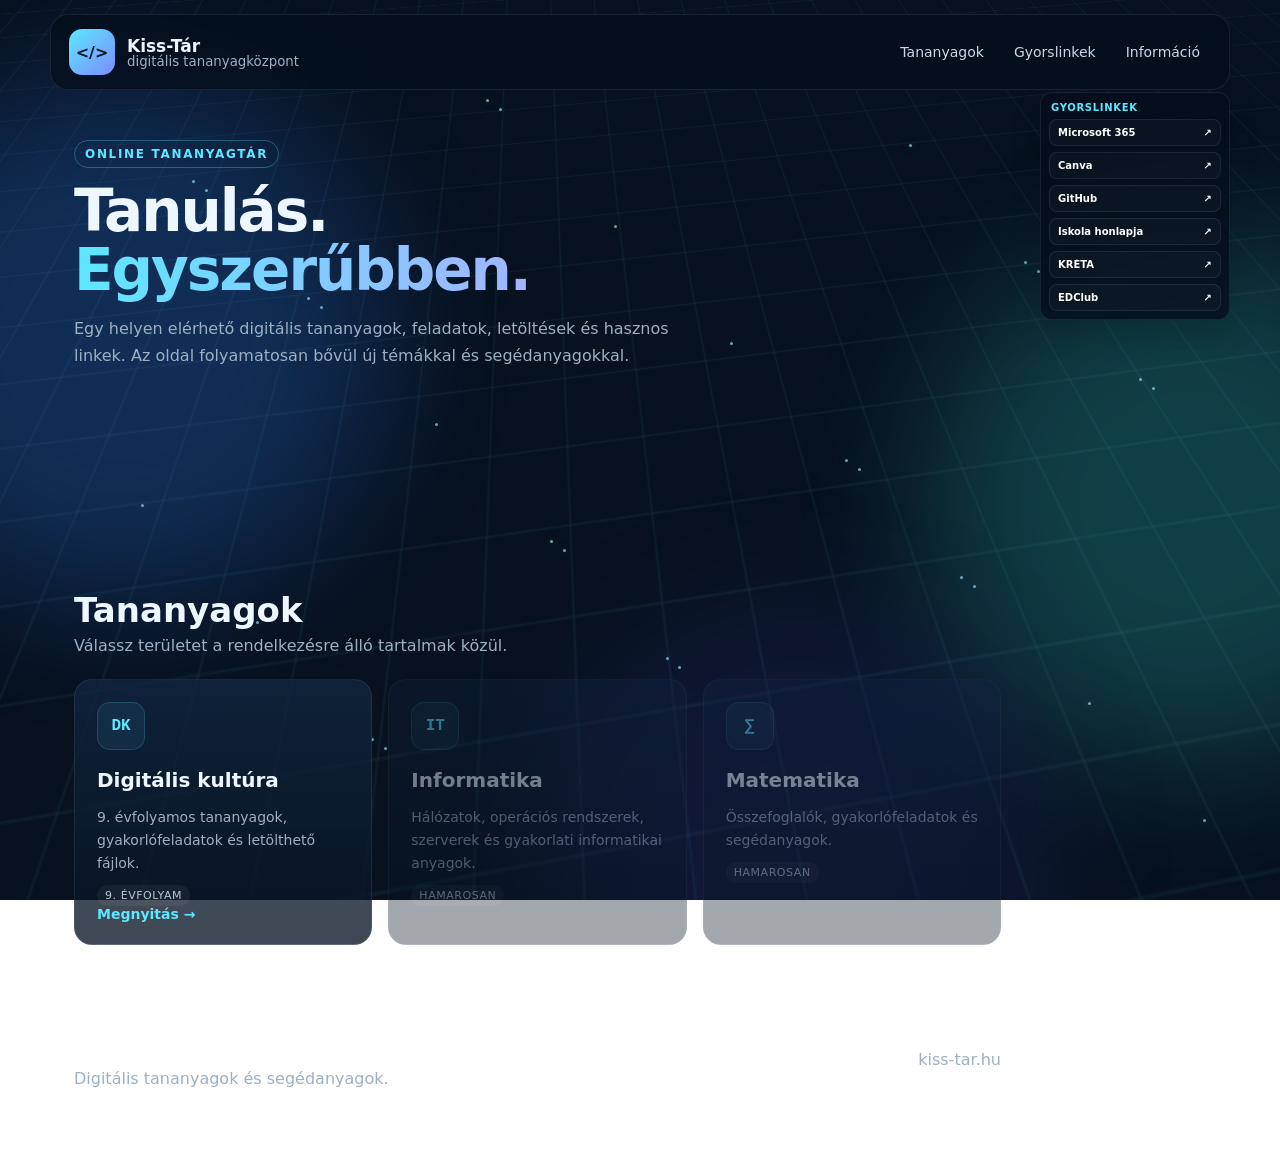
==== commit 4b99cdc4: "v12 index.html" ====
--- a/index.html
+++ b/index.html
@@ -191,14 +191,20 @@
 
     .bg-grid-move{
       position:absolute;
-      inset:-80px;
-      opacity:.42;
+      left:-22%;
+      top:-34%;
+      width:150%;
+      height:180%;
+      opacity:.48;
       background-image:
-        linear-gradient(rgba(94,231,255,.11) 1px, transparent 1px),
-        linear-gradient(90deg, rgba(94,231,255,.11) 1px, transparent 1px);
-      background-size:38px 38px;
-      animation:gridDrift 24s linear infinite;
-      mask-image:linear-gradient(to bottom, black 0%, rgba(0,0,0,.85) 55%, transparent 100%);
+        linear-gradient(rgba(94,231,255,.13) 1px, transparent 1px),
+        linear-gradient(90deg, rgba(94,231,255,.13) 1px, transparent 1px);
+      background-size:42px 42px;
+      transform-origin:50% 18%;
+      transform:perspective(900px) rotateX(58deg) rotateZ(-8deg) translate3d(4%,0,0);
+      animation:gridDrift3D 24s linear infinite;
+      mask-image:linear-gradient(to bottom, rgba(0,0,0,.92) 0%, rgba(0,0,0,.82) 58%, transparent 100%);
+      will-change:transform, background-position;
     }
 
     .bg-glow{
@@ -241,9 +247,15 @@
       animation-delay:var(--delay);
     }
 
-    @keyframes gridDrift{
-      from{transform:translate3d(0,0,0)}
-      to{transform:translate3d(42px,42px,0)}
+    @keyframes gridDrift3D{
+      from{
+        background-position:0 0;
+        transform:perspective(900px) rotateX(58deg) rotateZ(-8deg) translate3d(4%,0,0);
+      }
+      to{
+        background-position:42px 42px;
+        transform:perspective(900px) rotateX(58deg) rotateZ(-8deg) translate3d(4%,18px,0);
+      }
     }
 
     @keyframes glowFloat1{
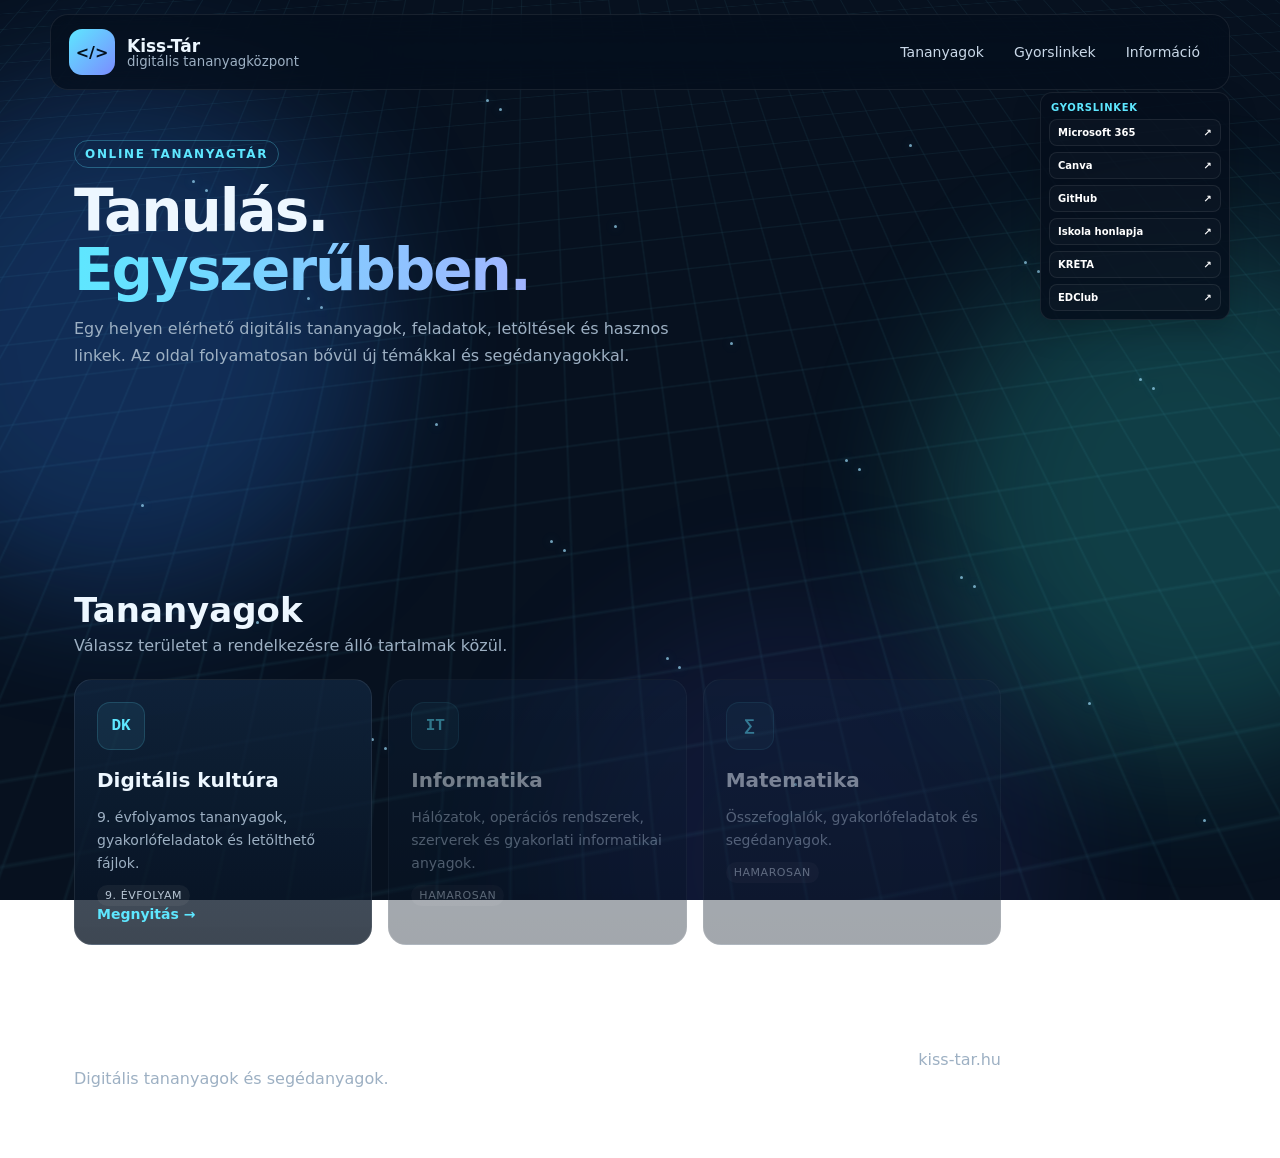
==== commit ab403cfa: "v13 index.html" ====
--- a/index.html
+++ b/index.html
@@ -199,7 +199,7 @@
       background-image:
         linear-gradient(rgba(94,231,255,.13) 1px, transparent 1px),
         linear-gradient(90deg, rgba(94,231,255,.13) 1px, transparent 1px);
-      background-size:42px 42px;
+      background-size:28px 28px;
       transform-origin:50% 18%;
       transform:perspective(900px) rotateX(58deg) rotateZ(-8deg) translate3d(4%,0,0);
       animation:gridDrift3D 24s linear infinite;
@@ -253,7 +253,7 @@
         transform:perspective(900px) rotateX(58deg) rotateZ(-8deg) translate3d(4%,0,0);
       }
       to{
-        background-position:42px 42px;
+        background-position:28px 28px;
         transform:perspective(900px) rotateX(58deg) rotateZ(-8deg) translate3d(4%,18px,0);
       }
     }
